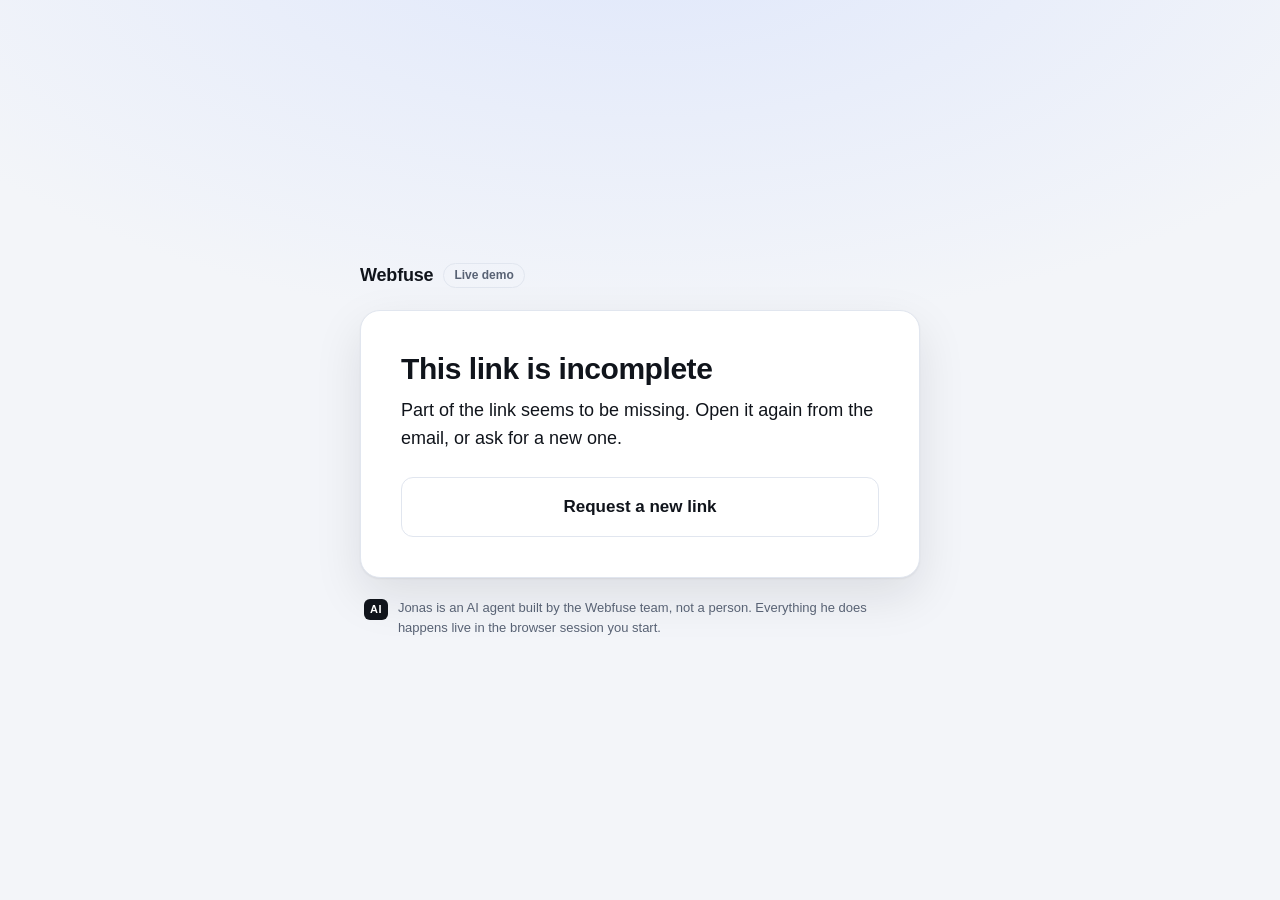
==== index.html @ bed07792 "Add the Webfuse live demo start page Static page for personal demo links (?t=<token>): greets the vi" ====
<!doctype html>
<html lang="en">
<head>
<meta charset="utf-8">
<meta name="viewport" content="width=device-width, initial-scale=1">
<meta name="robots" content="noindex, nofollow">
<meta name="referrer" content="no-referrer">
<meta name="color-scheme" content="light dark">
<title>Webfuse live demo</title>
<link rel="stylesheet" href="style.css">
<script src="config.js" defer></script>
<script src="app.js" defer></script>
</head>
<body>
<div class="page">
  <header class="top">
    <span class="wordmark">Webfuse</span>
    <span class="tag">Live demo</span>
  </header>

  <main class="card" id="card">
    <section class="state" data-state="ready" hidden>
      <div class="persona" aria-hidden="true">
        <span class="avatar">J</span>
        <span class="persona-name">Jonas <span class="ai-pill">AI agent</span></span>
      </div>
      <h1 class="js-heading" tabindex="-1"><span id="greeting">Hi there.</span></h1>
      <p class="lead">Jonas is ready to show you Webfuse, live on <strong class="js-domain">your website</strong>.</p>
      <ol class="steps">
        <li><span>A live browser session opens on <span class="js-domain">your website</span>.</span></li>
        <li><span>Jonas drives it and explains each step as he goes.</span></li>
        <li><span>It takes about two minutes. Turn your sound on.</span></li>
      </ol>
      <button id="start" class="primary" type="button">Start the demo</button>
      <p class="hint narrow-only">Works best on a laptop or desktop.</p>
    </section>

    <section class="state" data-state="starting" hidden>
      <div class="working">
        <span class="spinner" aria-hidden="true"></span>
        <h1 class="js-heading" tabindex="-1" id="working-title">Starting your session...</h1>
      </div>
      <p class="lead muted" id="working-text">This takes a few seconds. Keep this tab open.</p>
    </section>

    <section class="state" data-state="incomplete" hidden>
      <h1 class="js-heading" tabindex="-1">This link is incomplete</h1>
      <p class="lead">Part of the link seems to be missing. Open it again from the email, or ask for a new one.</p>
      <a class="secondary js-mailto" data-reason="incomplete" href="#">Request a new link</a>
    </section>

    <section class="state" data-state="expired" hidden>
      <h1 class="js-heading" tabindex="-1">This link has expired</h1>
      <p class="lead">Demo links work for a limited time, and this one has run out.</p>
      <a class="secondary js-mailto" data-reason="expired" href="#">Request a new link</a>
    </section>

    <section class="state" data-state="limit" hidden>
      <h1 class="js-heading" tabindex="-1">This link has been used up</h1>
      <p class="lead">Each demo link can start a limited number of sessions, and this one has reached its limit.</p>
      <a class="secondary js-mailto" data-reason="limit" href="#">Request a new link</a>
    </section>

    <section class="state" data-state="invalid" hidden>
      <h1 class="js-heading" tabindex="-1">This link is not valid</h1>
      <p class="lead">The link could not be verified. It may have been changed or cut off on the way.</p>
      <a class="secondary js-mailto" data-reason="invalid" href="#">Request a new link</a>
    </section>

    <section class="state" data-state="busy" hidden>
      <h1 class="js-heading" tabindex="-1">The demo is busy right now</h1>
      <p class="lead">The server could not start your session. Please try again in a minute.</p>
      <button id="retry" class="primary" type="button">Try again</button>
    </section>

  </main>

  <footer class="disclosure">
    <span class="ai-badge">AI</span>
    <span>Jonas is an AI agent built by the Webfuse team, not a person. Everything he does happens live in the browser session you start.</span>
  </footer>

  <noscript><p class="noscript">This page needs JavaScript to start the demo.</p></noscript>
</div>
</body>
</html>
---- style.css ----
:root {
  --bg: #f3f5f9;
  --bg-glow: #dfe7fb;
  --card: #ffffff;
  --ink: #10141b;
  --muted: #586274;
  --line: #e1e6ef;
  --accent: #2b62f0;
  --accent-hover: #1f4fd0;
  --accent-ink: #ffffff;
  --focus: #0a35a8;
  --step: #eef2fc;
  --step-ink: #2b4fb3;
  --badge: #10141b;
  --badge-ink: #ffffff;
  --shadow: 0 1px 2px rgba(16, 20, 27, .06), 0 18px 48px rgba(16, 20, 27, .10);
}

@media (prefers-color-scheme: dark) {
  :root {
    --bg: #0b0e14;
    --bg-glow: #15203a;
    --card: #131824;
    --ink: #e8edf5;
    --muted: #9aa5b8;
    --line: #232b3b;
    --accent: #4f83ff;
    --accent-hover: #6b97ff;
    --accent-ink: #ffffff;
    --focus: #a8c2ff;
    --step: #1a2335;
    --step-ink: #9fb9ff;
    --badge: #e8edf5;
    --badge-ink: #0b0e14;
    --shadow: 0 1px 2px rgba(0, 0, 0, .4), 0 18px 48px rgba(0, 0, 0, .45);
  }
}

* { box-sizing: border-box; }

[hidden] { display: none !important; }

html, body { margin: 0; }

body {
  min-height: 100vh;
  background:
    radial-gradient(1200px 600px at 50% -10%, var(--bg-glow), transparent 70%),
    var(--bg);
  color: var(--ink);
  font: 16px/1.55 -apple-system, BlinkMacSystemFont, "Segoe UI", Roboto, "Helvetica Neue", Arial, sans-serif;
  -webkit-font-smoothing: antialiased;
}

.page {
  min-height: 100vh;
  display: flex;
  flex-direction: column;
  align-items: center;
  justify-content: center;
  gap: 20px;
  padding: 40px 24px;
}

.top, .card, .disclosure { width: 100%; max-width: 560px; }

.top { display: flex; align-items: center; gap: 10px; }

.wordmark { font-weight: 700; font-size: 18px; letter-spacing: -.01em; }

.tag {
  font-size: 12px;
  font-weight: 600;
  color: var(--muted);
  border: 1px solid var(--line);
  border-radius: 999px;
  padding: 2px 10px;
}

.card {
  background: var(--card);
  border: 1px solid var(--line);
  border-radius: 20px;
  box-shadow: var(--shadow);
  padding: 40px;
}

.persona { display: flex; align-items: center; gap: 12px; margin-bottom: 20px; }

.avatar {
  width: 44px;
  height: 44px;
  border-radius: 50%;
  display: grid;
  place-items: center;
  font-weight: 700;
  color: #ffffff;
  background: linear-gradient(135deg, #2b62f0, #7b4dff);
}

.persona-name { font-weight: 600; display: inline-flex; align-items: center; gap: 8px; }

.ai-pill {
  font-size: 11px;
  font-weight: 700;
  letter-spacing: .02em;
  text-transform: uppercase;
  color: var(--step-ink);
  background: var(--step);
  border-radius: 999px;
  padding: 2px 8px;
}

h1 {
  font-size: 30px;
  line-height: 1.2;
  letter-spacing: -.015em;
  margin: 0 0 10px;
}

h1:focus { outline: none; }
h1:focus-visible { outline: 3px solid var(--focus); outline-offset: 4px; border-radius: 4px; }

.lead { font-size: 18px; margin: 0 0 24px; }

.lead strong { font-weight: 650; overflow-wrap: anywhere; }

.state > :last-child { margin-bottom: 0; }

.muted { color: var(--muted); }

.steps {
  list-style: none;
  counter-reset: step;
  margin: 0 0 28px;
  padding: 0;
  display: grid;
  gap: 12px;
}

.steps li {
  counter-increment: step;
  display: grid;
  grid-template-columns: 28px 1fr;
  gap: 12px;
  align-items: start;
  color: var(--muted);
  overflow-wrap: anywhere;
}

.steps li::before {
  content: counter(step);
  width: 28px;
  height: 28px;
  border-radius: 50%;
  display: grid;
  place-items: center;
  font-size: 13px;
  font-weight: 700;
  color: var(--step-ink);
  background: var(--step);
}

.primary, .secondary {
  display: block;
  width: 100%;
  border-radius: 12px;
  padding: 16px 20px;
  font: inherit;
  font-size: 17px;
  font-weight: 650;
  text-align: center;
  text-decoration: none;
  cursor: pointer;
  transition: background-color .15s ease, transform .05s ease;
}

.primary { border: 0; background: var(--accent); color: var(--accent-ink); }
.primary:hover { background: var(--accent-hover); }
.primary:active { transform: translateY(1px); }
.primary:disabled { opacity: .6; cursor: default; }

.secondary { border: 1px solid var(--line); background: transparent; color: var(--ink); }
.secondary:hover { border-color: var(--accent); color: var(--accent); }

.primary:focus-visible, .secondary:focus-visible {
  outline: 3px solid var(--focus);
  outline-offset: 3px;
}

.hint { margin: 14px 0 0; font-size: 14px; color: var(--muted); text-align: center; }

.narrow-only { display: none; }

.working { display: flex; align-items: center; gap: 14px; margin-bottom: 10px; }
.working h1 { margin: 0; }

.spinner {
  flex: 0 0 auto;
  width: 26px;
  height: 26px;
  border-radius: 50%;
  border: 3px solid var(--step);
  border-top-color: var(--accent);
  animation: spin .9s linear infinite;
}

@keyframes spin { to { transform: rotate(360deg); } }

@media (prefers-reduced-motion: reduce) {
  .spinner { animation-duration: 3s; }
  .primary, .secondary { transition: none; }
}

.disclosure {
  display: flex;
  gap: 10px;
  align-items: flex-start;
  font-size: 13px;
  color: var(--muted);
  padding: 0 4px;
}

.ai-badge {
  flex: 0 0 auto;
  font-size: 11px;
  font-weight: 800;
  letter-spacing: .04em;
  color: var(--badge-ink);
  background: var(--badge);
  border-radius: 6px;
  padding: 2px 6px;
  margin-top: 1px;
}

.noscript { text-align: center; color: var(--muted); }

.sr-only {
  position: absolute;
  width: 1px;
  height: 1px;
  overflow: hidden;
  clip: rect(0 0 0 0);
  white-space: nowrap;
}

@media (max-width: 640px) {
  .page { justify-content: flex-start; padding: 24px 16px 32px; gap: 16px; }
  .card { padding: 24px 20px; border-radius: 16px; }
  h1 { font-size: 26px; }
  .lead { font-size: 17px; }
  .narrow-only { display: block; }
}
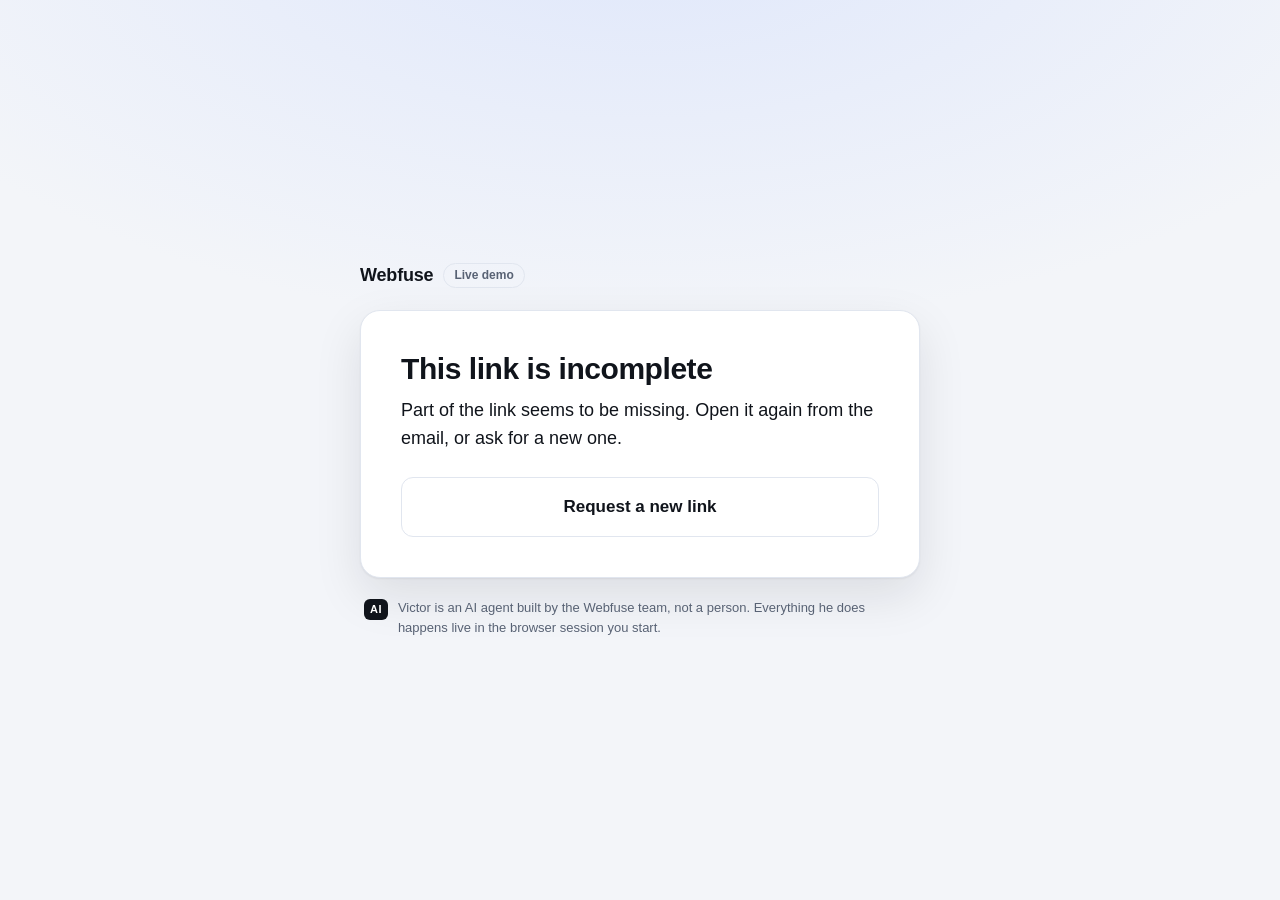
==== commit 2b71bbe1: "The demo agent is Victor now Co-Authored-By: Claude Opus 5.5 <noreply@anthropic.com>" ====
--- a/index.html
+++ b/index.html
@@ -7,6 +7,7 @@
 <meta name="referrer" content="no-referrer">
 <meta name="color-scheme" content="light dark">
 <title>Webfuse live demo</title>
+<link rel="icon" href="data:image/svg+xml,%3Csvg xmlns=%22http://www.w3.org/2000/svg%22 viewBox=%220 0 32 32%22%3E%3Crect width=%2232%22 height=%2232%22 rx=%228%22 fill=%22%232b63f0%22/%3E%3Ctext x=%2216%22 y=%2222%22 font-size=%2218%22 font-family=%22sans-serif%22 font-weight=%22700%22 text-anchor=%22middle%22 fill=%22white%22%3EV%3C/text%3E%3C/svg%3E">
 <link rel="stylesheet" href="style.css">
 <script src="config.js" defer></script>
 <script src="app.js" defer></script>
@@ -21,14 +22,14 @@
   <main class="card" id="card">
     <section class="state" data-state="ready" hidden>
       <div class="persona" aria-hidden="true">
-        <span class="avatar">J</span>
-        <span class="persona-name">Jonas <span class="ai-pill">AI agent</span></span>
+        <span class="avatar">V</span>
+        <span class="persona-name">Victor <span class="ai-pill">AI agent</span></span>
       </div>
       <h1 class="js-heading" tabindex="-1"><span id="greeting">Hi there.</span></h1>
-      <p class="lead">Jonas is ready to show you Webfuse, live on <strong class="js-domain">your website</strong>.</p>
+      <p class="lead">Victor is ready to show you Webfuse, live on <strong class="js-domain">your website</strong>.</p>
       <ol class="steps">
         <li><span>A live browser session opens on <span class="js-domain">your website</span>.</span></li>
-        <li><span>Jonas drives it and explains each step as he goes.</span></li>
+        <li><span>Victor drives it and explains each step as he goes.</span></li>
         <li><span>It takes about two minutes. Turn your sound on.</span></li>
       </ol>
       <button id="start" class="primary" type="button">Start the demo</button>
@@ -77,7 +78,7 @@
 
   <footer class="disclosure">
     <span class="ai-badge">AI</span>
-    <span>Jonas is an AI agent built by the Webfuse team, not a person. Everything he does happens live in the browser session you start.</span>
+    <span>Victor is an AI agent built by the Webfuse team, not a person. Everything he does happens live in the browser session you start.</span>
   </footer>
 
   <noscript><p class="noscript">This page needs JavaScript to start the demo.</p></noscript>
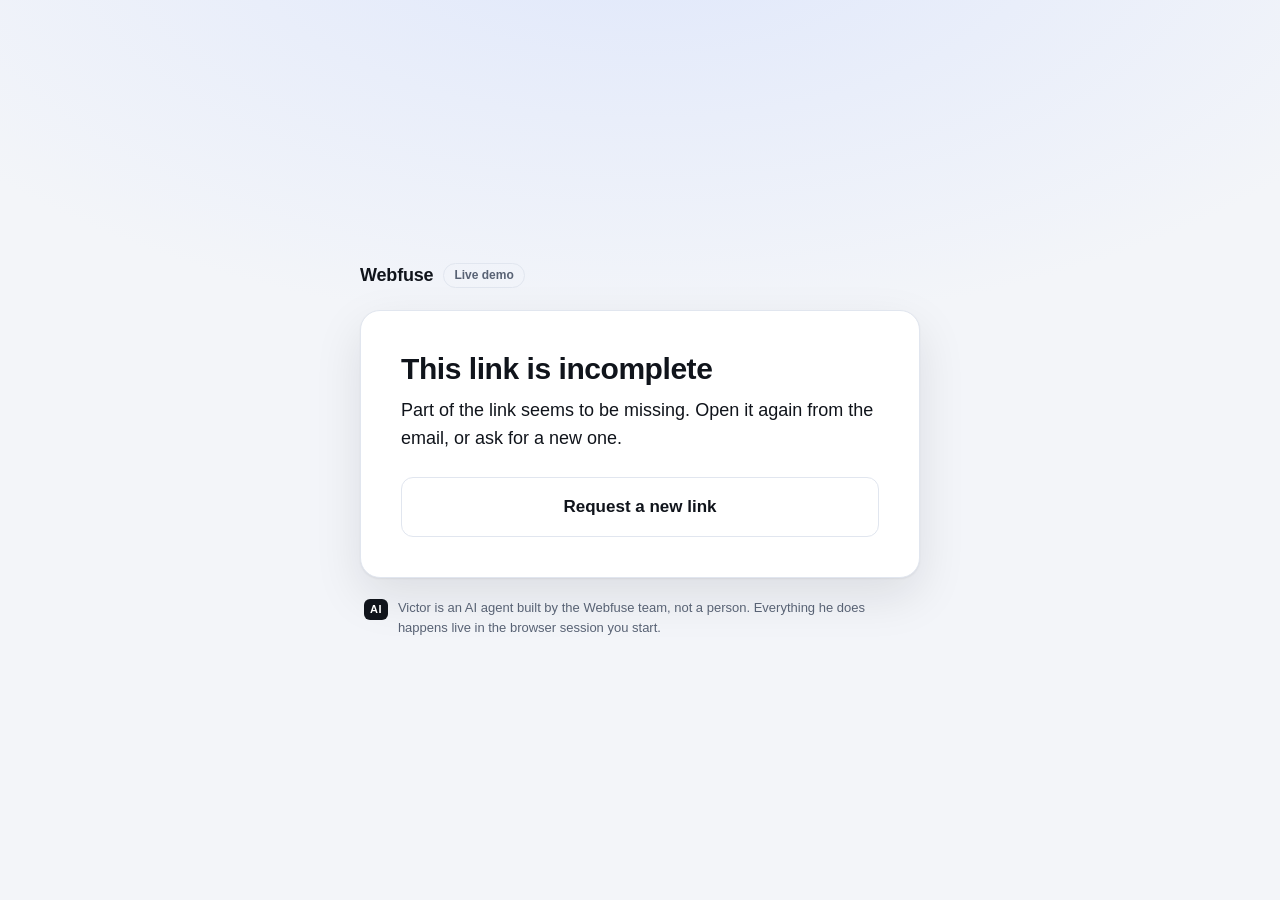
==== commit 7b11f965: "Proof order No API, 170 clicks, 8 min vs 30 s; start page names Arthur - Proof cards in the order of" ====
--- a/index.html
+++ b/index.html
@@ -22,14 +22,14 @@
   <main class="card" id="card">
     <section class="state" data-state="ready" hidden>
       <div class="persona" aria-hidden="true">
-        <span class="avatar">V</span>
-        <span class="persona-name">Victor <span class="ai-pill">AI agent</span></span>
+        <span class="avatar js-agent-initial">V</span>
+        <span class="persona-name"><span class="js-agent">Victor</span> <span class="ai-pill">AI agent</span></span>
       </div>
       <h1 class="js-heading" tabindex="-1"><span id="greeting">Hi there.</span></h1>
-      <p class="lead">Victor is ready to show you Webfuse, live on <strong class="js-domain">your website</strong>.</p>
+      <p class="lead"><span class="js-agent">Victor</span> is ready to show you Webfuse, live on <strong class="js-domain">your website</strong>.</p>
       <ol class="steps">
         <li><span>A live browser session opens on <span class="js-domain">your website</span>.</span></li>
-        <li><span>Victor drives it and explains each step as he goes.</span></li>
+        <li><span><span class="js-agent">Victor</span> drives it and explains each step as he goes.</span></li>
         <li><span>It takes about two minutes. Turn your sound on.</span></li>
       </ol>
       <button id="start" class="primary" type="button">Start the demo</button>
@@ -78,7 +78,7 @@
 
   <footer class="disclosure">
     <span class="ai-badge">AI</span>
-    <span>Victor is an AI agent built by the Webfuse team, not a person. Everything he does happens live in the browser session you start.</span>
+    <span><span class="js-agent">Victor</span> is an AI agent built by the Webfuse team, not a person. Everything he does happens live in the browser session you start.</span>
   </footer>
 
   <noscript><p class="noscript">This page needs JavaScript to start the demo.</p></noscript>
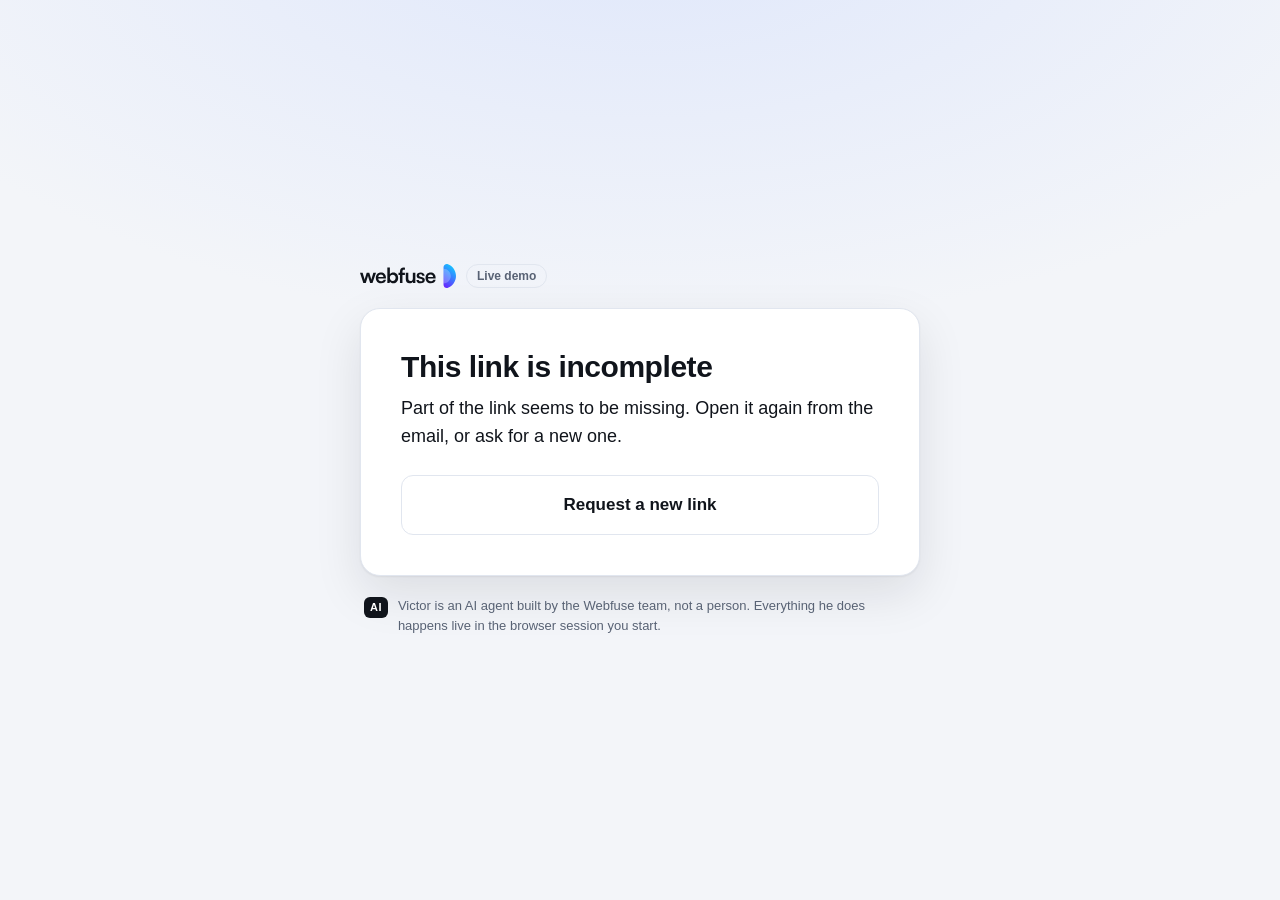
==== commit eea4094b: "Start page: a valid link starts the demo by itself, on a light screen Nicholas, 2026-10-09: no Start" ====
--- a/index.html
+++ b/index.html
@@ -15,7 +15,7 @@
 <body>
 <div class="page">
   <header class="top">
-    <span class="wordmark">Webfuse</span>
+    <svg class="logo" width="96" height="24" role="img" aria-label="Webfuse" viewBox="0 0 1000 250" fill="none" xmlns="http://www.w3.org/2000/svg"> <path d="M870 34.9704L870 215.029C870 239.229 893.947 256.363 916.33 247.736C965.249 228.881 1000 181.04 1000 124.998C1000 68.9582 965.249 21.117 916.33 2.26156C912.323 0.717613 908.262 2.19488e-05 904.302 2.12564e-05C886.139 -0.00349144 870 15.1026 870 34.9704Z" fill="url(#wfLogoGradStart)"/> <path d="M870 201.488C890.876 201.488 909.776 192.919 923.47 179.084C937.162 165.253 945.645 146.122 945.645 125.072C945.645 82.9373 911.713 48.6601 870 48.66L870 201.488Z" fill="white" fill-opacity="0.25"/> <path d="M736.398 200.834C704.684 200.834 682.462 177.749 682.462 144.74C682.462 111.3 704.252 88.2154 735.535 88.2154C767.465 88.2154 787.745 109.574 787.745 142.799V150.781L707.488 150.997C709.43 169.767 719.354 179.259 736.829 179.259C751.284 179.259 760.777 173.65 763.797 163.51H788.177C783.646 186.811 764.229 200.834 736.398 200.834ZM735.751 109.79C720.217 109.79 710.724 118.204 708.135 134.169H761.64C761.64 119.498 751.5 109.79 735.751 109.79Z" fill="currentColor"/> <path d="M587.126 165.668H612.153C612.369 174.945 619.272 180.77 631.354 180.77C643.651 180.77 650.34 175.808 650.34 168.041C650.34 162.647 647.535 158.764 638.042 156.606L618.841 152.076C599.64 147.761 590.363 138.7 590.363 121.656C590.363 100.729 608.054 88.2154 632.648 88.2154C656.596 88.2154 672.777 102.023 672.993 122.734H647.966C647.751 113.673 641.71 107.848 631.57 107.848C621.214 107.848 615.173 112.594 615.173 120.577C615.173 126.618 619.919 130.501 628.981 132.659L648.182 137.189C666.089 141.288 675.15 149.487 675.15 165.883C675.15 187.458 656.812 200.834 630.491 200.834C603.954 200.834 587.126 186.595 587.126 165.668Z" fill="currentColor"/> <path d="M550.398 91.4517H576.718V198.029H552.339L550.398 183.79C543.925 193.93 530.118 200.834 515.879 200.834C491.284 200.834 476.829 184.222 476.829 158.117V91.4517H503.15V148.84C503.15 169.12 511.132 177.318 525.803 177.318C542.415 177.318 550.398 167.609 550.398 147.33V91.4517Z" fill="currentColor"/> <path d="M400.915 91.4517H416.233V78.5071C416.233 49.5973 431.551 37.5156 454.636 37.5156C458.735 37.5156 463.697 37.7314 468.228 38.5943V61.0318H458.951C445.574 61.0318 442.338 67.9356 442.338 78.5071V91.4517H467.796V113.458H442.338V198.029H416.233V113.458H400.915V91.4517Z" fill="currentColor"/> <path d="M309.184 198.029H284.805V37.5156H311.125V106.985C318.029 95.1194 332.268 87.9998 348.449 87.9998C378.869 87.9998 397.423 111.732 397.423 145.388C397.423 178.181 377.359 200.834 346.723 200.834C330.758 200.834 317.166 193.715 310.91 181.417L309.184 198.029ZM311.341 144.309C311.341 163.51 323.207 176.671 341.33 176.671C359.884 176.671 370.887 163.295 370.887 144.309C370.887 125.324 359.884 111.732 341.33 111.732C323.207 111.732 311.341 125.108 311.341 144.309Z" fill="currentColor"/> <path d="M218.864 200.834C187.15 200.834 164.928 177.749 164.928 144.74C164.928 111.3 186.718 88.2154 218.001 88.2154C249.931 88.2154 270.211 109.574 270.211 142.799V150.781L189.954 150.997C191.896 169.767 201.82 179.259 219.296 179.259C233.751 179.259 243.243 173.65 246.264 163.51H270.643C266.112 186.811 246.695 200.834 218.864 200.834ZM218.217 109.79C202.683 109.79 193.191 118.204 190.602 134.169H244.106C244.106 119.498 233.966 109.79 218.217 109.79Z" fill="currentColor"/> <path d="M34.5191 198.029L0 91.4517H27.3996L41.4229 137.19C43.7961 145.604 45.9535 154.881 47.8952 164.805C49.8369 154.449 51.7787 147.761 55.2306 137.19L69.9012 91.4517H96.6535L110.893 137.19C112.187 141.504 116.502 157.47 117.796 164.589C119.522 156.607 122.974 143.878 124.916 137.19L139.155 91.4517H166.986L130.094 198.029H105.499L90.8283 151.86C86.5135 137.837 84.1404 127.697 83.2774 122.303C82.1987 127.265 80.2569 134.816 74.8633 152.292L60.1927 198.029H34.5191Z" fill="currentColor"/> <defs> <linearGradient id="wfLogoGradStart" x1="904.07" y1="303.509" x2="1073.41" y2="91.4966" gradientUnits="userSpaceOnUse"> <stop stop-color="#760DFF"/> <stop offset="1" stop-color="#10CDFF"/> </linearGradient> </defs> </svg>
     <span class="tag">Live demo</span>
   </header>
 
--- a/style.css
+++ b/style.css
@@ -67,6 +67,7 @@
 .top { display: flex; align-items: center; gap: 10px; }
 
 .wordmark { font-weight: 700; font-size: 18px; letter-spacing: -.01em; }
+.top .logo { display: block; height: 24px; width: auto; color: var(--ink, currentColor); }
 
 .tag {
   font-size: 12px;
@@ -120,6 +121,15 @@
 
 h1:focus { outline: none; }
 h1:focus-visible { outline: 3px solid var(--focus); outline-offset: 4px; border-radius: 4px; }
+/* Headings take focus programmatically when the state changes (for screen
+   readers); that is not a keyboard focus, so no ring. */
+h1[tabindex="-1"]:focus-visible { outline: none; }
+
+/* Starting (the usual view now that valid links start by themselves): a
+   light screen, no card, one line and a spinner. */
+body[data-state="starting"] .card { background: none; border: 0; box-shadow: none; padding: 8px 0; }
+body[data-state="starting"] .working h1 { font-size: 22px; }
+body[data-state="starting"] .lead { font-size: 15px; margin-bottom: 0; }
 
 .lead { font-size: 18px; margin: 0 0 24px; }
 
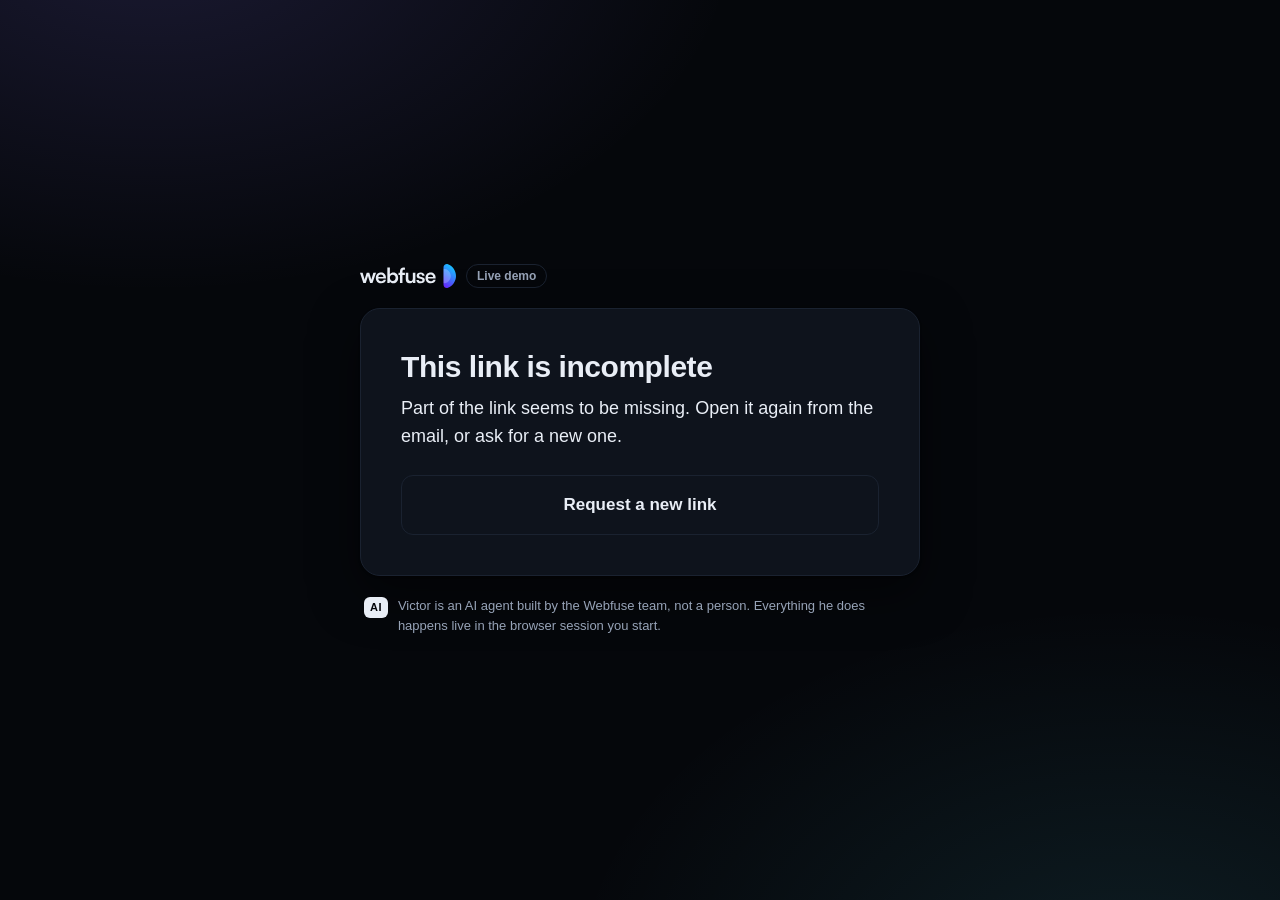
==== commit 01e5013f: "Start page: always dark, in the concept page's colours Nicholas, 2026-10-09: the white start page di" ====
--- a/index.html
+++ b/index.html
@@ -5,7 +5,7 @@
 <meta name="viewport" content="width=device-width, initial-scale=1">
 <meta name="robots" content="noindex, nofollow">
 <meta name="referrer" content="no-referrer">
-<meta name="color-scheme" content="light dark">
+<meta name="color-scheme" content="dark">
 <title>Webfuse live demo</title>
 <link rel="icon" href="data:image/svg+xml,%3Csvg xmlns=%22http://www.w3.org/2000/svg%22 viewBox=%220 0 32 32%22%3E%3Crect width=%2232%22 height=%2232%22 rx=%228%22 fill=%22%232b63f0%22/%3E%3Ctext x=%2216%22 y=%2222%22 font-size=%2218%22 font-family=%22sans-serif%22 font-weight=%22700%22 text-anchor=%22middle%22 fill=%22white%22%3EV%3C/text%3E%3C/svg%3E">
 <link rel="stylesheet" href="style.css">
--- a/style.css
+++ b/style.css
@@ -1,39 +1,24 @@
+/* Always dark (Nicholas, 2026-10-09): the page leads straight into the demo
+   session, which opens on the dark concept page, so it uses the same
+   colours (layer/index.html): near-black, cyan and violet. */
 :root {
-  --bg: #f3f5f9;
-  --bg-glow: #dfe7fb;
-  --card: #ffffff;
-  --ink: #10141b;
-  --muted: #586274;
-  --line: #e1e6ef;
-  --accent: #2b62f0;
-  --accent-hover: #1f4fd0;
+  color-scheme: dark;
+  --bg: #05070b;
+  --bg-glow: rgba(139, 123, 255, .16);
+  --bg-glow-2: rgba(94, 230, 255, .10);
+  --card: #0e131c;
+  --ink: #e9eef6;
+  --muted: #97a3b7;
+  --line: #1a2230;
+  --accent: #4c8dff;
+  --accent-hover: #6b9fff;
   --accent-ink: #ffffff;
-  --focus: #0a35a8;
-  --step: #eef2fc;
-  --step-ink: #2b4fb3;
-  --badge: #10141b;
-  --badge-ink: #ffffff;
-  --shadow: 0 1px 2px rgba(16, 20, 27, .06), 0 18px 48px rgba(16, 20, 27, .10);
-}
-
-@media (prefers-color-scheme: dark) {
-  :root {
-    --bg: #0b0e14;
-    --bg-glow: #15203a;
-    --card: #131824;
-    --ink: #e8edf5;
-    --muted: #9aa5b8;
-    --line: #232b3b;
-    --accent: #4f83ff;
-    --accent-hover: #6b97ff;
-    --accent-ink: #ffffff;
-    --focus: #a8c2ff;
-    --step: #1a2335;
-    --step-ink: #9fb9ff;
-    --badge: #e8edf5;
-    --badge-ink: #0b0e14;
-    --shadow: 0 1px 2px rgba(0, 0, 0, .4), 0 18px 48px rgba(0, 0, 0, .45);
-  }
+  --focus: #5ee6ff;
+  --step: #131b2b;
+  --step-ink: #9fd8ff;
+  --badge: #e9eef6;
+  --badge-ink: #05070b;
+  --shadow: 0 1px 2px rgba(0, 0, 0, .4), 0 18px 48px rgba(0, 0, 0, .5);
 }
 
 * { box-sizing: border-box; }
@@ -45,7 +30,8 @@
 body {
   min-height: 100vh;
   background:
-    radial-gradient(1200px 600px at 50% -10%, var(--bg-glow), transparent 70%),
+    radial-gradient(900px 560px at 12% -8%, var(--bg-glow), transparent 65%),
+    radial-gradient(900px 620px at 88% 110%, var(--bg-glow-2), transparent 62%),
     var(--bg);
   color: var(--ink);
   font: 16px/1.55 -apple-system, BlinkMacSystemFont, "Segoe UI", Roboto, "Helvetica Neue", Arial, sans-serif;
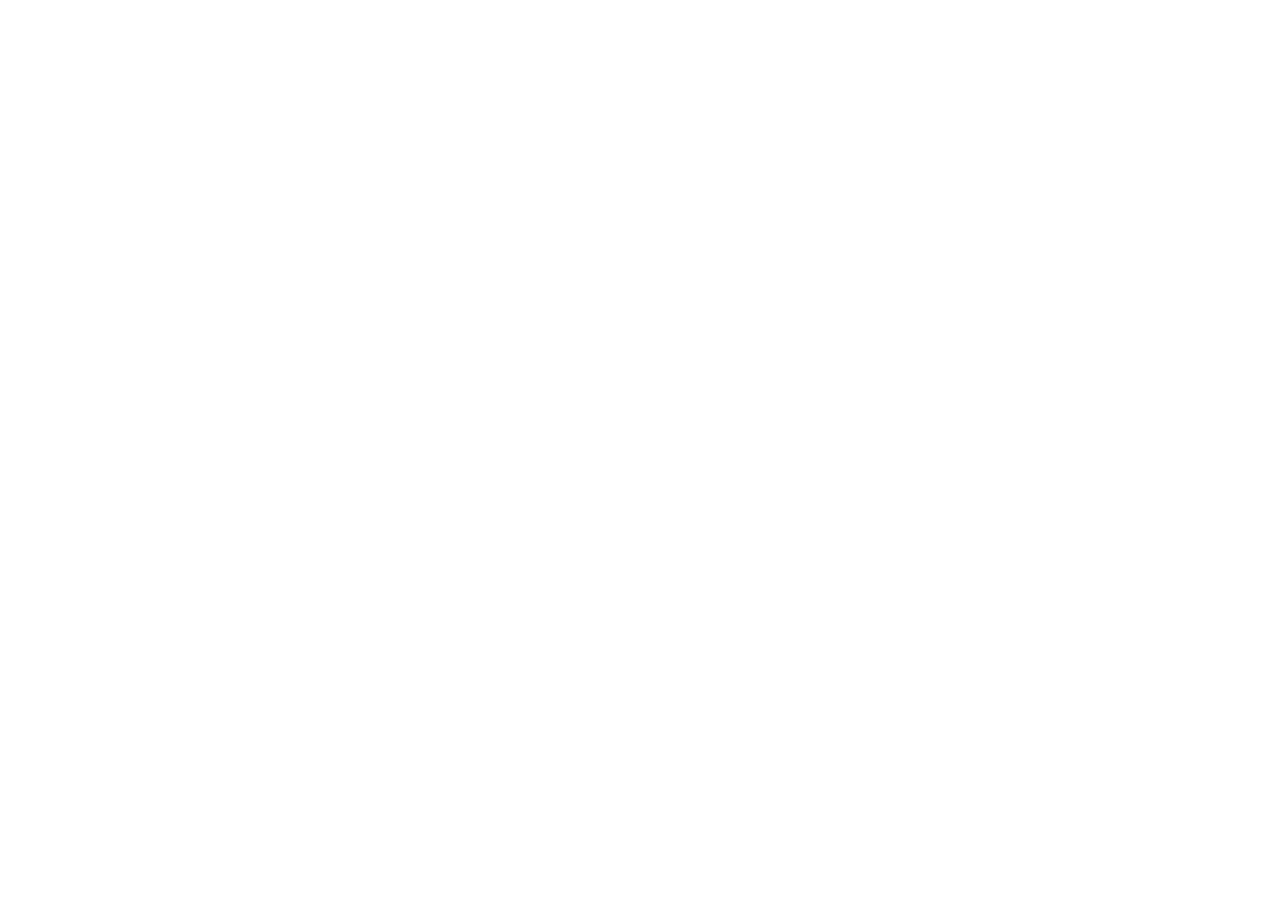
==== commit 836fac53: "Start page moved to demo.webfuse.it: the root now forwards old links The start page is served at htt" ====
--- a/index.html
+++ b/index.html
@@ -5,83 +5,26 @@
 <meta name="viewport" content="width=device-width, initial-scale=1">
 <meta name="robots" content="noindex, nofollow">
 <meta name="referrer" content="no-referrer">
-<meta name="color-scheme" content="dark">
 <title>Webfuse live demo</title>
-<link rel="icon" href="data:image/svg+xml,%3Csvg xmlns=%22http://www.w3.org/2000/svg%22 viewBox=%220 0 32 32%22%3E%3Crect width=%2232%22 height=%2232%22 rx=%228%22 fill=%22%232b63f0%22/%3E%3Ctext x=%2216%22 y=%2222%22 font-size=%2218%22 font-family=%22sans-serif%22 font-weight=%22700%22 text-anchor=%22middle%22 fill=%22white%22%3EV%3C/text%3E%3C/svg%3E">
-<link rel="stylesheet" href="style.css">
-<script src="config.js" defer></script>
-<script src="app.js" defer></script>
+<script>
+/* The start page moved to https://demo.webfuse.it/. This page only forwards
+ * links sent before the move: ?c=<link id> goes to /<link id>, ?t=<token> to
+ * /?t=<token>. */
+(function () {
+  var params = new URLSearchParams(window.location.search);
+  var code = params.get('c');
+  var token = params.get('t');
+  var url = 'https://demo.webfuse.it/';
+  if (code && /^[A-Za-z0-9_-]{12}$/.test(code)) {
+    url += code;
+  } else if (token) {
+    url += '?t=' + encodeURIComponent(token.trim());
+  }
+  window.location.replace(url);
+}());
+</script>
 </head>
 <body>
-<div class="page">
-  <header class="top">
-    <svg class="logo" width="96" height="24" role="img" aria-label="Webfuse" viewBox="0 0 1000 250" fill="none" xmlns="http://www.w3.org/2000/svg"> <path d="M870 34.9704L870 215.029C870 239.229 893.947 256.363 916.33 247.736C965.249 228.881 1000 181.04 1000 124.998C1000 68.9582 965.249 21.117 916.33 2.26156C912.323 0.717613 908.262 2.19488e-05 904.302 2.12564e-05C886.139 -0.00349144 870 15.1026 870 34.9704Z" fill="url(#wfLogoGradStart)"/> <path d="M870 201.488C890.876 201.488 909.776 192.919 923.47 179.084C937.162 165.253 945.645 146.122 945.645 125.072C945.645 82.9373 911.713 48.6601 870 48.66L870 201.488Z" fill="white" fill-opacity="0.25"/> <path d="M736.398 200.834C704.684 200.834 682.462 177.749 682.462 144.74C682.462 111.3 704.252 88.2154 735.535 88.2154C767.465 88.2154 787.745 109.574 787.745 142.799V150.781L707.488 150.997C709.43 169.767 719.354 179.259 736.829 179.259C751.284 179.259 760.777 173.65 763.797 163.51H788.177C783.646 186.811 764.229 200.834 736.398 200.834ZM735.751 109.79C720.217 109.79 710.724 118.204 708.135 134.169H761.64C761.64 119.498 751.5 109.79 735.751 109.79Z" fill="currentColor"/> <path d="M587.126 165.668H612.153C612.369 174.945 619.272 180.77 631.354 180.77C643.651 180.77 650.34 175.808 650.34 168.041C650.34 162.647 647.535 158.764 638.042 156.606L618.841 152.076C599.64 147.761 590.363 138.7 590.363 121.656C590.363 100.729 608.054 88.2154 632.648 88.2154C656.596 88.2154 672.777 102.023 672.993 122.734H647.966C647.751 113.673 641.71 107.848 631.57 107.848C621.214 107.848 615.173 112.594 615.173 120.577C615.173 126.618 619.919 130.501 628.981 132.659L648.182 137.189C666.089 141.288 675.15 149.487 675.15 165.883C675.15 187.458 656.812 200.834 630.491 200.834C603.954 200.834 587.126 186.595 587.126 165.668Z" fill="currentColor"/> <path d="M550.398 91.4517H576.718V198.029H552.339L550.398 183.79C543.925 193.93 530.118 200.834 515.879 200.834C491.284 200.834 476.829 184.222 476.829 158.117V91.4517H503.15V148.84C503.15 169.12 511.132 177.318 525.803 177.318C542.415 177.318 550.398 167.609 550.398 147.33V91.4517Z" fill="currentColor"/> <path d="M400.915 91.4517H416.233V78.5071C416.233 49.5973 431.551 37.5156 454.636 37.5156C458.735 37.5156 463.697 37.7314 468.228 38.5943V61.0318H458.951C445.574 61.0318 442.338 67.9356 442.338 78.5071V91.4517H467.796V113.458H442.338V198.029H416.233V113.458H400.915V91.4517Z" fill="currentColor"/> <path d="M309.184 198.029H284.805V37.5156H311.125V106.985C318.029 95.1194 332.268 87.9998 348.449 87.9998C378.869 87.9998 397.423 111.732 397.423 145.388C397.423 178.181 377.359 200.834 346.723 200.834C330.758 200.834 317.166 193.715 310.91 181.417L309.184 198.029ZM311.341 144.309C311.341 163.51 323.207 176.671 341.33 176.671C359.884 176.671 370.887 163.295 370.887 144.309C370.887 125.324 359.884 111.732 341.33 111.732C323.207 111.732 311.341 125.108 311.341 144.309Z" fill="currentColor"/> <path d="M218.864 200.834C187.15 200.834 164.928 177.749 164.928 144.74C164.928 111.3 186.718 88.2154 218.001 88.2154C249.931 88.2154 270.211 109.574 270.211 142.799V150.781L189.954 150.997C191.896 169.767 201.82 179.259 219.296 179.259C233.751 179.259 243.243 173.65 246.264 163.51H270.643C266.112 186.811 246.695 200.834 218.864 200.834ZM218.217 109.79C202.683 109.79 193.191 118.204 190.602 134.169H244.106C244.106 119.498 233.966 109.79 218.217 109.79Z" fill="currentColor"/> <path d="M34.5191 198.029L0 91.4517H27.3996L41.4229 137.19C43.7961 145.604 45.9535 154.881 47.8952 164.805C49.8369 154.449 51.7787 147.761 55.2306 137.19L69.9012 91.4517H96.6535L110.893 137.19C112.187 141.504 116.502 157.47 117.796 164.589C119.522 156.607 122.974 143.878 124.916 137.19L139.155 91.4517H166.986L130.094 198.029H105.499L90.8283 151.86C86.5135 137.837 84.1404 127.697 83.2774 122.303C82.1987 127.265 80.2569 134.816 74.8633 152.292L60.1927 198.029H34.5191Z" fill="currentColor"/> <defs> <linearGradient id="wfLogoGradStart" x1="904.07" y1="303.509" x2="1073.41" y2="91.4966" gradientUnits="userSpaceOnUse"> <stop stop-color="#760DFF"/> <stop offset="1" stop-color="#10CDFF"/> </linearGradient> </defs> </svg>
-    <span class="tag">Live demo</span>
-  </header>
-
-  <main class="card" id="card">
-    <section class="state" data-state="ready" hidden>
-      <div class="persona" aria-hidden="true">
-        <span class="avatar js-agent-initial">V</span>
-        <span class="persona-name"><span class="js-agent">Victor</span> <span class="ai-pill">AI agent</span></span>
-      </div>
-      <h1 class="js-heading" tabindex="-1"><span id="greeting">Hi there.</span></h1>
-      <p class="lead"><span class="js-agent">Victor</span> is ready to show you Webfuse, live on <strong class="js-domain">your website</strong>.</p>
-      <ol class="steps">
-        <li><span>A live browser session opens on <span class="js-domain">your website</span>.</span></li>
-        <li><span><span class="js-agent">Victor</span> drives it and explains each step as he goes.</span></li>
-        <li><span>It takes about two minutes. Turn your sound on.</span></li>
-      </ol>
-      <button id="start" class="primary" type="button">Start the demo</button>
-      <p class="hint narrow-only">Works best on a laptop or desktop.</p>
-    </section>
-
-    <section class="state" data-state="starting" hidden>
-      <div class="working">
-        <span class="spinner" aria-hidden="true"></span>
-        <h1 class="js-heading" tabindex="-1" id="working-title">Starting your session...</h1>
-      </div>
-      <p class="lead muted" id="working-text">This takes a few seconds. Keep this tab open.</p>
-    </section>
-
-    <section class="state" data-state="incomplete" hidden>
-      <h1 class="js-heading" tabindex="-1">This link is incomplete</h1>
-      <p class="lead">Part of the link seems to be missing. Open it again from the email, or ask for a new one.</p>
-      <a class="secondary js-mailto" data-reason="incomplete" href="#">Request a new link</a>
-    </section>
-
-    <section class="state" data-state="expired" hidden>
-      <h1 class="js-heading" tabindex="-1">This link has expired</h1>
-      <p class="lead">Demo links work for a limited time, and this one has run out.</p>
-      <a class="secondary js-mailto" data-reason="expired" href="#">Request a new link</a>
-    </section>
-
-    <section class="state" data-state="limit" hidden>
-      <h1 class="js-heading" tabindex="-1">This link has been used up</h1>
-      <p class="lead">Each demo link can start a limited number of sessions, and this one has reached its limit.</p>
-      <a class="secondary js-mailto" data-reason="limit" href="#">Request a new link</a>
-    </section>
-
-    <section class="state" data-state="invalid" hidden>
-      <h1 class="js-heading" tabindex="-1">This link is not valid</h1>
-      <p class="lead">The link could not be verified. It may have been changed or cut off on the way.</p>
-      <a class="secondary js-mailto" data-reason="invalid" href="#">Request a new link</a>
-    </section>
-
-    <section class="state" data-state="busy" hidden>
-      <h1 class="js-heading" tabindex="-1">The demo is busy right now</h1>
-      <p class="lead">The server could not start your session. Please try again in a minute.</p>
-      <button id="retry" class="primary" type="button">Try again</button>
-    </section>
-
-  </main>
-
-  <footer class="disclosure">
-    <span class="ai-badge">AI</span>
-    <span><span class="js-agent">Victor</span> is an AI agent built by the Webfuse team, not a person. Everything he does happens live in the browser session you start.</span>
-  </footer>
-
-  <noscript><p class="noscript">This page needs JavaScript to start the demo.</p></noscript>
-</div>
+<p>The Webfuse demo has moved to <a href="https://demo.webfuse.it/">demo.webfuse.it</a>.</p>
 </body>
 </html>
